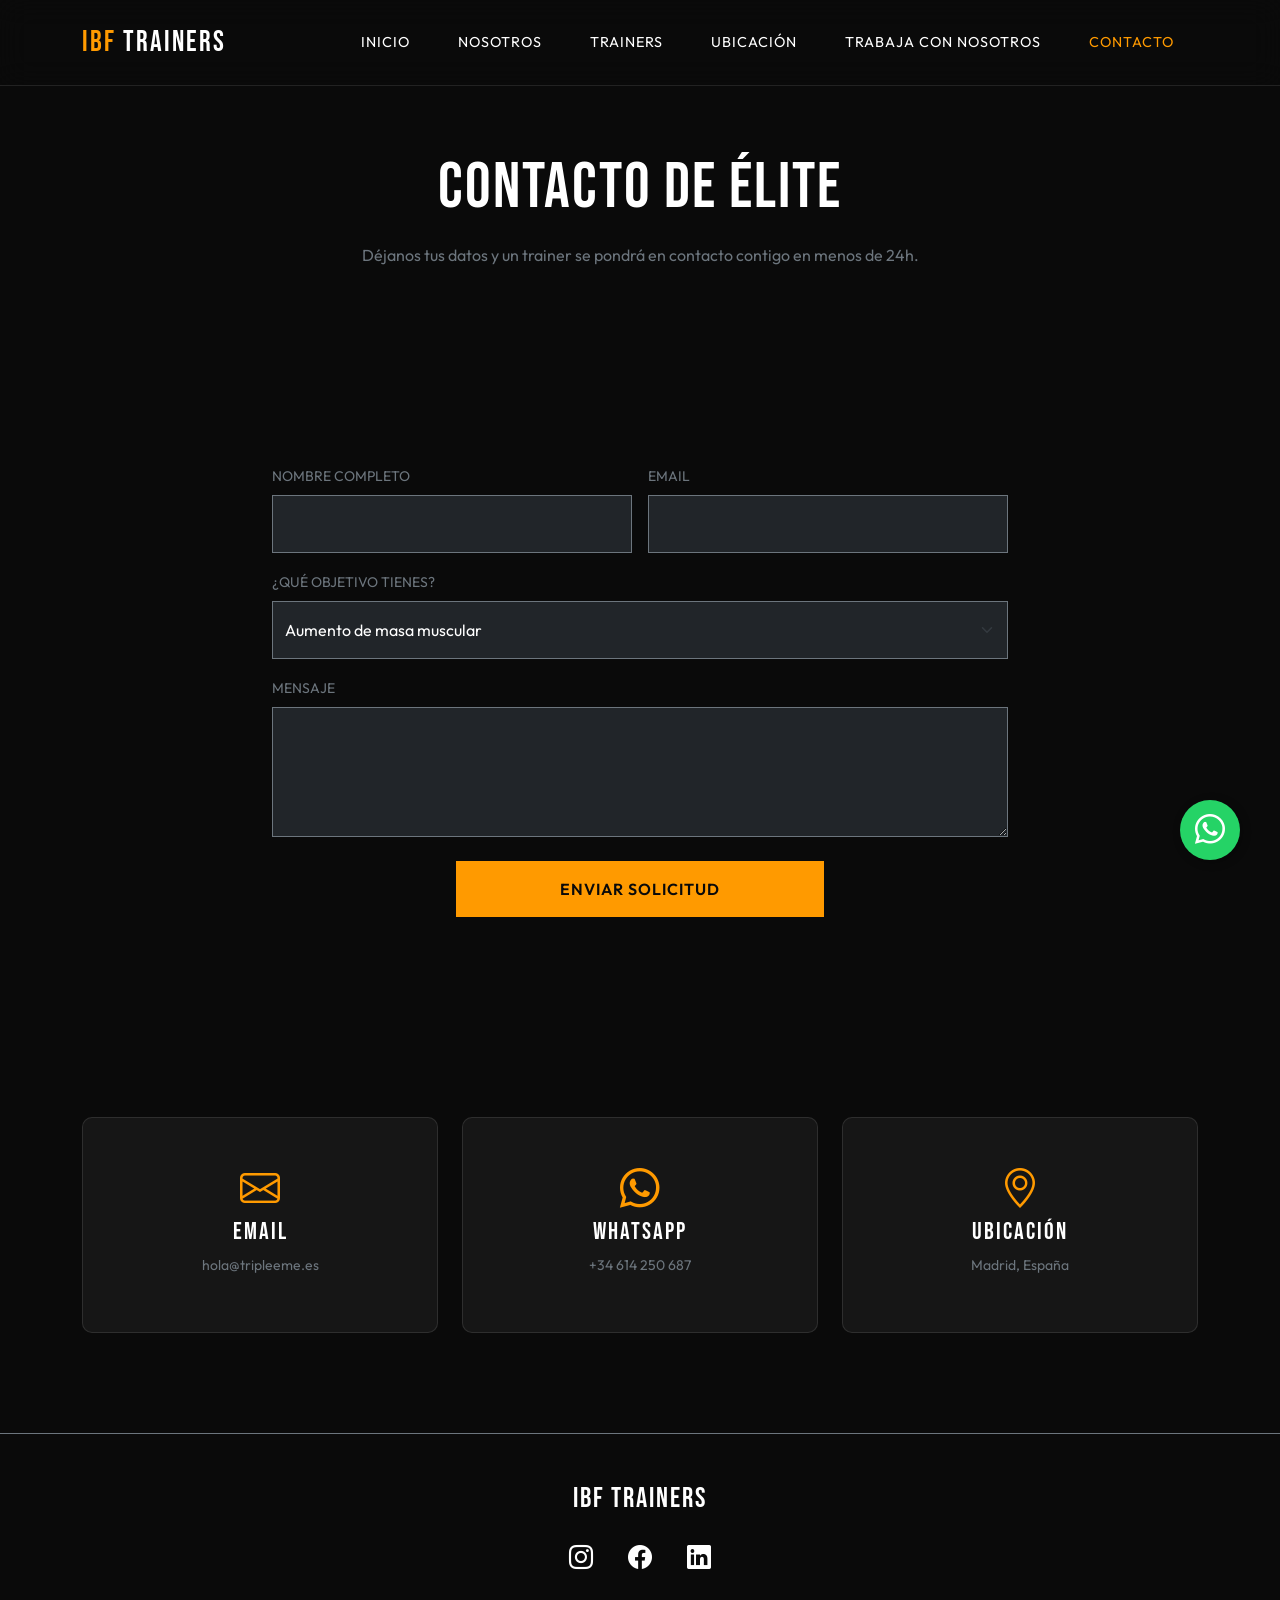
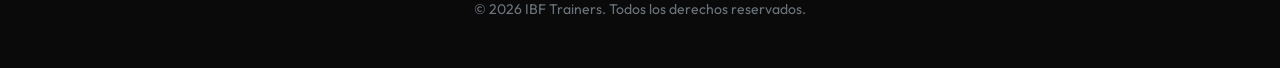
==== pages/contacto.html @ e038016a "Add new pages for Contact, About Us, Work With Us, Trainers, and Location sections for IBF Trainers " ====
<!DOCTYPE html>
<html lang="es">
<head>
    <meta charset="UTF-8">
    <meta name="viewport" content="width=device-width, initial-scale=1.0">
    <title>Contacto | IBF Trainers</title>
    <meta name="description" content="Contacta con IBF Trainers en Madrid. Deja tus datos y un trainer se pondrá en contacto contigo en menos de 24h.">

    <link href="https://cdn.jsdelivr.net/npm/bootstrap@5.3.2/dist/css/bootstrap.min.css" rel="stylesheet">
    <link rel="stylesheet" href="https://cdn.jsdelivr.net/npm/bootstrap-icons@1.11.1/font/bootstrap-icons.css">
    <link rel="stylesheet" href="../css/styles.css">
</head>
<body>

    <!-- Navigation -->
    <nav class="navbar navbar-expand-lg fixed-top">
        <div class="container">
            <a class="navbar-brand brand-font" href="../index.html">IBF <span style="color: white;">TRAINERS</span></a>
            <button class="navbar-toggler" type="button" data-bs-toggle="collapse" data-bs-target="#navbarNav">
                <span class="navbar-toggler-icon"></span>
            </button>
            <div class="collapse navbar-collapse" id="navbarNav">
                <ul class="navbar-nav ms-auto">
                    <li class="nav-item"><a class="nav-link" href="../index.html">Inicio</a></li>
                    <li class="nav-item"><a class="nav-link" href="nosotros.html">Nosotros</a></li>
                    <li class="nav-item"><a class="nav-link" href="trainers.html">Trainers</a></li>
                    <li class="nav-item"><a class="nav-link" href="ubicacion.html">Ubicación</a></li>
                    <li class="nav-item"><a class="nav-link" href="trabajo.html">Trabaja con Nosotros</a></li>
                    <li class="nav-item"><a class="nav-link active" href="contacto.html">Contacto</a></li>
                </ul>
            </div>
        </div>
    </nav>

    <!-- Page Header -->
    <section class="page-header">
        <div class="container">
            <h1 class="brand-font">Contacto de Élite</h1>
            <p class="text-secondary">Déjanos tus datos y un trainer se pondrá en contacto contigo en menos de 24h.</p>
        </div>
    </section>

    <!-- Contact Form -->
    <section>
        <div class="container">
            <div class="row justify-content-center">
                <div class="col-lg-8">
                    <form class="row g-3 text-start" action="mailto:hola@tripleeme.es" method="POST" enctype="text/plain">
                        <div class="col-md-6">
                            <label class="form-label text-secondary small text-uppercase">Nombre Completo</label>
                            <input type="text" class="form-control bg-dark border-secondary text-white py-3 rounded-0" required>
                        </div>
                        <div class="col-md-6">
                            <label class="form-label text-secondary small text-uppercase">Email</label>
                            <input type="email" class="form-control bg-dark border-secondary text-white py-3 rounded-0" required>
                        </div>
                        <div class="col-12">
                            <label class="form-label text-secondary small text-uppercase">¿Qué objetivo tienes?</label>
                            <select class="form-select bg-dark border-secondary text-white py-3 rounded-0">
                                <option>Aumento de masa muscular</option>
                                <option>Pérdida de grasa</option>
                                <option>Recuperación Post-Parto</option>
                                <option>Entrenamiento Funcional</option>
                            </select>
                        </div>
                        <div class="col-12">
                            <label class="form-label text-secondary small text-uppercase">Mensaje</label>
                            <textarea class="form-control bg-dark border-secondary text-white py-3 rounded-0" rows="4"></textarea>
                        </div>
                        <div class="col-12 text-center mt-4">
                            <button type="submit" class="btn btn-premium w-50">Enviar Solicitud</button>
                        </div>
                    </form>
                </div>
            </div>
        </div>
    </section>

    <!-- Contact Info -->
    <section class="bg-dark-grey">
        <div class="container">
            <div class="row g-4 text-center">
                <div class="col-md-4">
                    <div class="info-block h-100">
                        <i class="bi bi-envelope"></i>
                        <h4 class="brand-font">Email</h4>
                        <p class="text-secondary small">hola@tripleeme.es</p>
                    </div>
                </div>
                <div class="col-md-4">
                    <div class="info-block h-100">
                        <i class="bi bi-whatsapp"></i>
                        <h4 class="brand-font">WhatsApp</h4>
                        <p class="text-secondary small">+34 614 250 687</p>
                    </div>
                </div>
                <div class="col-md-4">
                    <div class="info-block h-100">
                        <i class="bi bi-geo-alt"></i>
                        <h4 class="brand-font">Ubicación</h4>
                        <p class="text-secondary small">Madrid, España</p>
                    </div>
                </div>
            </div>
        </div>
    </section>

    <!-- Footer -->
    <footer class="py-5 border-top border-secondary">
        <div class="container text-center">
            <h3 class="brand-font mb-4">IBF TRAINERS</h3>
            <div class="social-links mb-4">
                <a href="#" class="text-white mx-3 fs-4"><i class="bi bi-instagram"></i></a>
                <a href="#" class="text-white mx-3 fs-4"><i class="bi bi-facebook"></i></a>
                <a href="#" class="text-white mx-3 fs-4"><i class="bi bi-linkedin"></i></a>
            </div>
            <p class="small text-secondary mb-0">&copy; 2026 IBF Trainers. Todos los derechos reservados.</p>
        </div>
    </footer>

    <!-- WhatsApp Floating Button -->
    <a href="https://wa.me/34614250687" class="wa-float" target="_blank">
        <i class="bi bi-whatsapp"></i>
    </a>

    <script src="https://cdn.jsdelivr.net/npm/bootstrap@5.3.2/dist/js/bootstrap.bundle.min.js"></script>
</body>
</html>
---- css/styles.css ----
/*
    IBF Trainers - Boutique Premium Style
    Custom CSS Design System
*/

@import url('https://fonts.googleapis.com/css2?family=Bebas+Neue&family=Outfit:wght@300;400;600&display=swap');

:root {
    --primary: #ff9a00;
    --primary-dark: #cc7a00;
    --dark: #0a0a0a;
    --dark-grey: #1a1a1a;
    --light-grey: #a0a0a0;
    --white: #ffffff;
    --glass: rgba(255, 255, 255, 0.05);
    --glass-border: rgba(255, 255, 255, 0.1);
}

body {
    background-color: var(--dark);
    color: var(--white);
    font-family: 'Outfit', sans-serif;
    overflow-x: hidden;
    scroll-behavior: smooth;
}

h1, h2, h3, .brand-font {
    font-family: 'Bebas Neue', cursive;
    letter-spacing: 2px;
}

/* --- Navigation --- */
.navbar {
    background: rgba(10, 10, 10, 0.8) !important;
    backdrop-filter: blur(15px);
    border-bottom: 1px solid var(--glass-border);
    padding: 1rem 0;
    transition: all 0.3s ease;
}

.navbar-toggler {
    border: 1px solid var(--glass-border);
}

.navbar-toggler-icon {
    background-image: url("data:image/svg+xml,%3csvg xmlns='http://www.w3.org/2000/svg' viewBox='0 0 30 30'%3e%3cpath stroke='rgba%28255, 255, 255, 1%29' stroke-linecap='round' stroke-miterlimit='10' stroke-width='2' d='M4 7h22M4 15h22M4 23h22'/%3e%3c/svg%3e") !important;
}

.navbar.scrolled {
    padding: 0.5rem 0;
}

.navbar-brand {
    font-size: 1.8rem;
    color: var(--primary) !important;
}

.nav-link {
    color: var(--white) !important;
    font-weight: 400;
    margin: 0 1rem;
    text-transform: uppercase;
    font-size: 0.9rem;
    letter-spacing: 1px;
    transition: color 0.3s ease;
}

.nav-link:hover, .nav-link.active {
    color: var(--primary) !important;
}

/* --- Hero Section --- */
.hero {
    height: 100vh;
    background: linear-gradient(rgba(0,0,0,0.6), rgba(0,0,0,0.8)), url('https://images.unsplash.com/photo-1534438327276-14e5300c3a48?auto=format&fit=crop&q=80&w=1920') center/cover no-repeat;
    display: flex;
    align-items: center;
    justify-content: center;
    text-align: center;
    position: relative;
}

.hero h1 {
    font-size: 6rem;
    margin-bottom: 1rem;
    background: linear-gradient(to right, #fff, var(--primary));
    -webkit-background-clip: text;
    -webkit-text-fill-color: transparent;
}

.hero p {
    font-size: 1.2rem;
    max-width: 600px;
    margin: 0 auto 2rem;
    color: var(--light-grey);
}

.btn-premium {
    background: var(--primary);
    color: var(--dark);
    padding: 1rem 2.5rem;
    font-weight: 600;
    text-transform: uppercase;
    border-radius: 0;
    letter-spacing: 1px;
    transition: all 0.3s ease;
    border: none;
}

.btn-premium:hover {
    background: var(--white);
    transform: translateY(-5px);
}

/* --- Sections --- */
section {
    padding: 100px 0;
}

.section-title {
    font-size: 3rem;
    margin-bottom: 3rem;
    position: relative;
    display: inline-block;
}

.section-title::after {
    content: '';
    position: absolute;
    bottom: -10px;
    left: 0;
    width: 50px;
    height: 4px;
    background: var(--primary);
}

/* --- Trainer Cards --- */
.trainer-card {
    background: var(--dark-grey);
    border: 1px solid var(--glass-border);
    overflow: hidden;
    transition: all 0.5s cubic-bezier(0.4, 0, 0.2, 1);
    height: 100%;
    position: relative;
    border-radius: 4px;
}

.trainer-card:hover {
    transform: translateY(-10px);
    border-color: var(--primary);
    box-shadow: 0 20px 40px rgba(0,0,0,0.4);
}

.trainer-img-wrapper {
    position: relative;
    overflow: hidden;
    height: 350px;
}

.trainer-img-wrapper::after {
    content: '';
    position: absolute;
    bottom: 0;
    left: 0;
    width: 100%;
    height: 60%;
    background: linear-gradient(to top, var(--dark-grey), transparent);
    z-index: 1;
}

.trainer-img-wrapper img {
    width: 100%;
    height: 100%;
    object-fit: cover;
    transition: transform 0.8s ease;
}

.trainer-card:hover .trainer-img-wrapper img {
    transform: scale(1.05);
}

.trainer-info {
    padding: 1.5rem;
    position: relative;
    z-index: 2;
    margin-top: -60px;
}

.trainer-info h3 {
    font-size: 1.6rem;
    margin-bottom: 0.2rem;
    color: var(--white);
}

.trainer-info p.role {
    color: var(--primary);
    text-transform: uppercase;
    font-weight: 600;
    font-size: 0.75rem;
    letter-spacing: 2px;
    margin-bottom: 0.5rem;
}

.trainer-info p.specialty {
    color: var(--light-grey);
    font-size: 0.85rem;
    font-weight: 500;
}

/* --- WhatsApp Float --- */
.wa-float {
    position: fixed;
    bottom: 40px;
    right: 40px;
    width: 60px;
    height: 60px;
    background-color: #25d366;
    color: #FFF;
    border-radius: 50px;
    text-align: center;
    font-size: 30px;
    box-shadow: 2px 2px 10px rgba(0,0,0,0.3);
    z-index: 1000;
    display: flex;
    align-items: center;
    justify-content: center;
    transition: all 0.3s ease;
    text-decoration: none;
}

.wa-float:hover {
    transform: scale(1.1) rotate(10deg);
    color: white;
}

/* --- Info Blocks --- */
.info-block {
    background: var(--glass);
    padding: 2.5rem;
    border-radius: 10px;
    border: 1px solid var(--glass-border);
}

.info-block i {
    font-size: 2.5rem;
    color: var(--primary);
    margin-bottom: 1.5rem;
}

/* --- Page Header --- */
.page-header {
    padding-top: 150px;
    padding-bottom: 80px;
    text-align: center;
}

.page-header h1 {
    font-size: 4rem;
    margin-bottom: 1rem;
}

/* --- Responsive Layouts --- */
@media (max-width: 768px) {
    .hero h1 {
        font-size: 3.5rem;
    }
    .section-title {
        font-size: 2.2rem;
    }
    .page-header h1 {
        font-size: 2.5rem;
    }
}
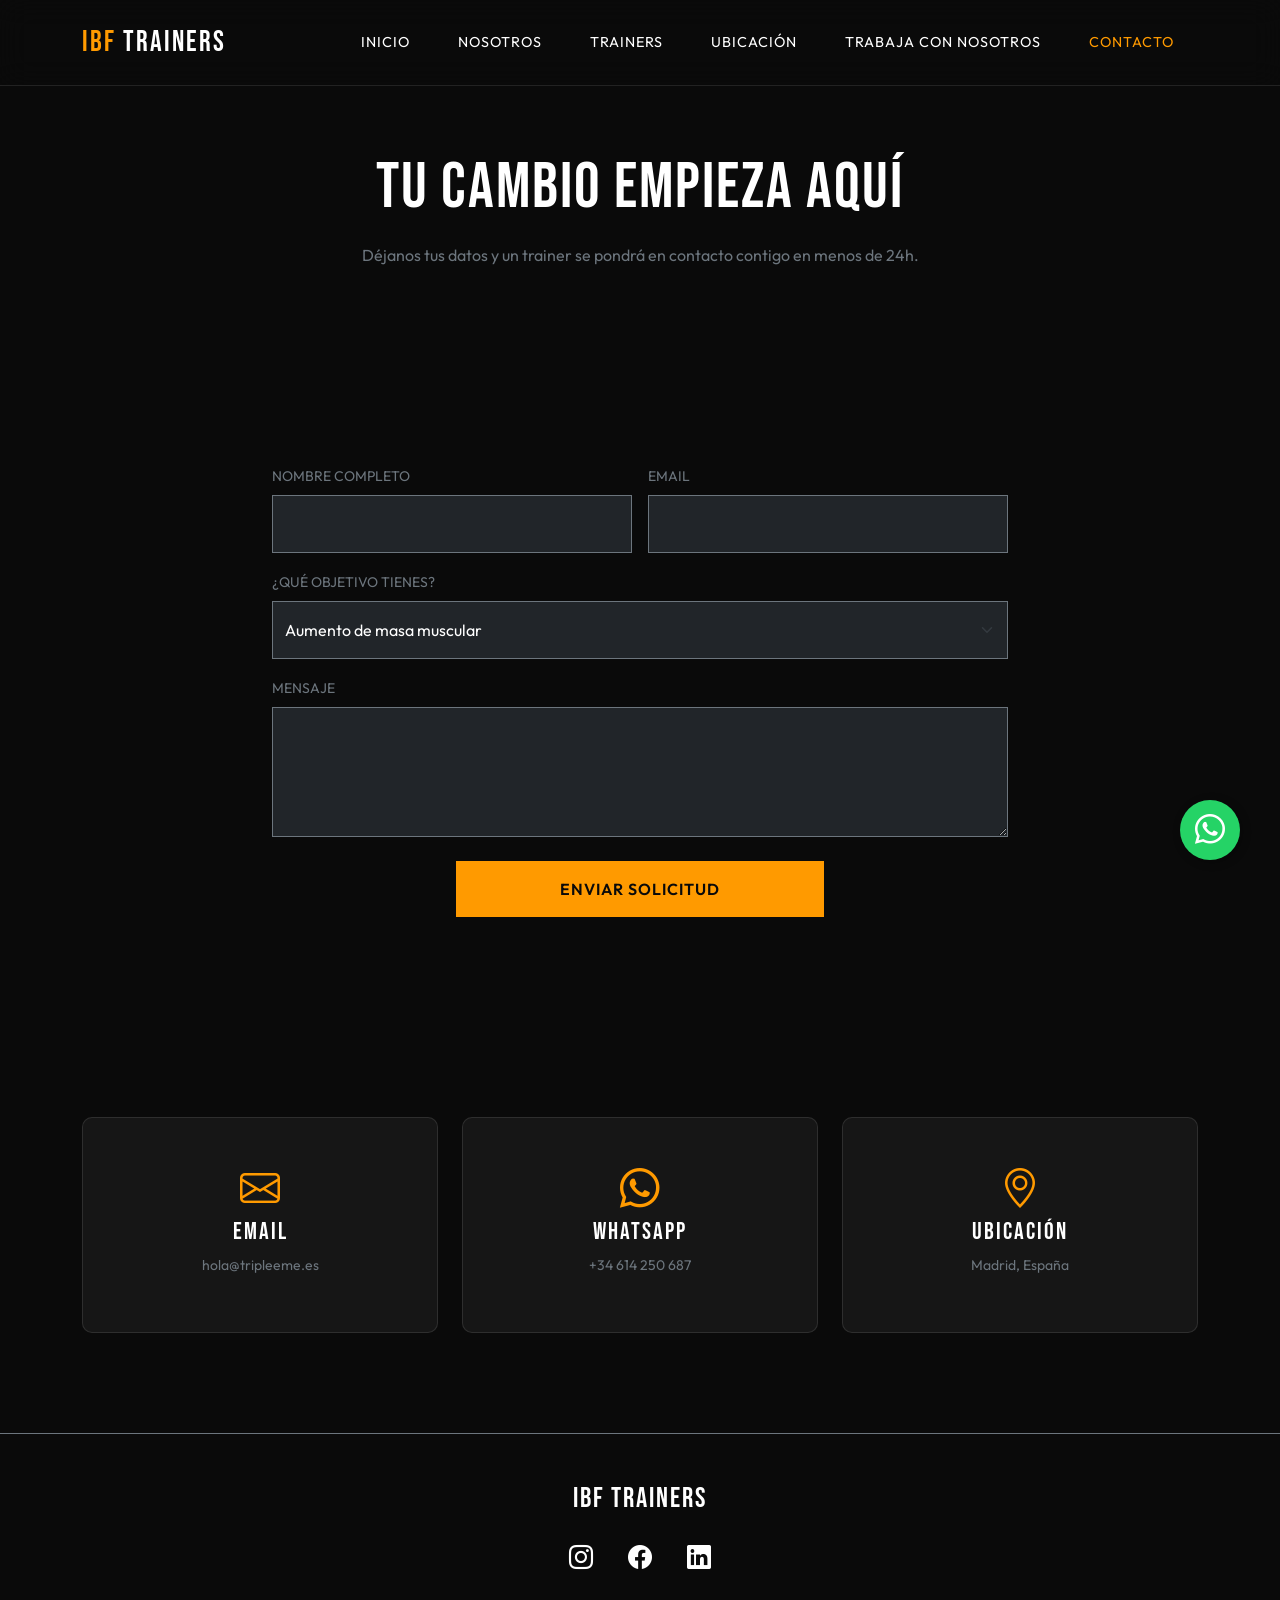
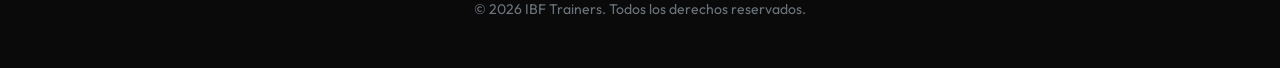
==== commit d3ee1232: "update page header text on contacto.html to improve user engagement" ====
--- a/pages/contacto.html
+++ b/pages/contacto.html
@@ -35,7 +35,7 @@
     <!-- Page Header -->
     <section class="page-header">
         <div class="container">
-            <h1 class="brand-font">Contacto de Élite</h1>
+            <h1 class="brand-font">Tu cambio empieza aquí</h1>
             <p class="text-secondary">Déjanos tus datos y un trainer se pondrá en contacto contigo en menos de 24h.</p>
         </div>
     </section>
